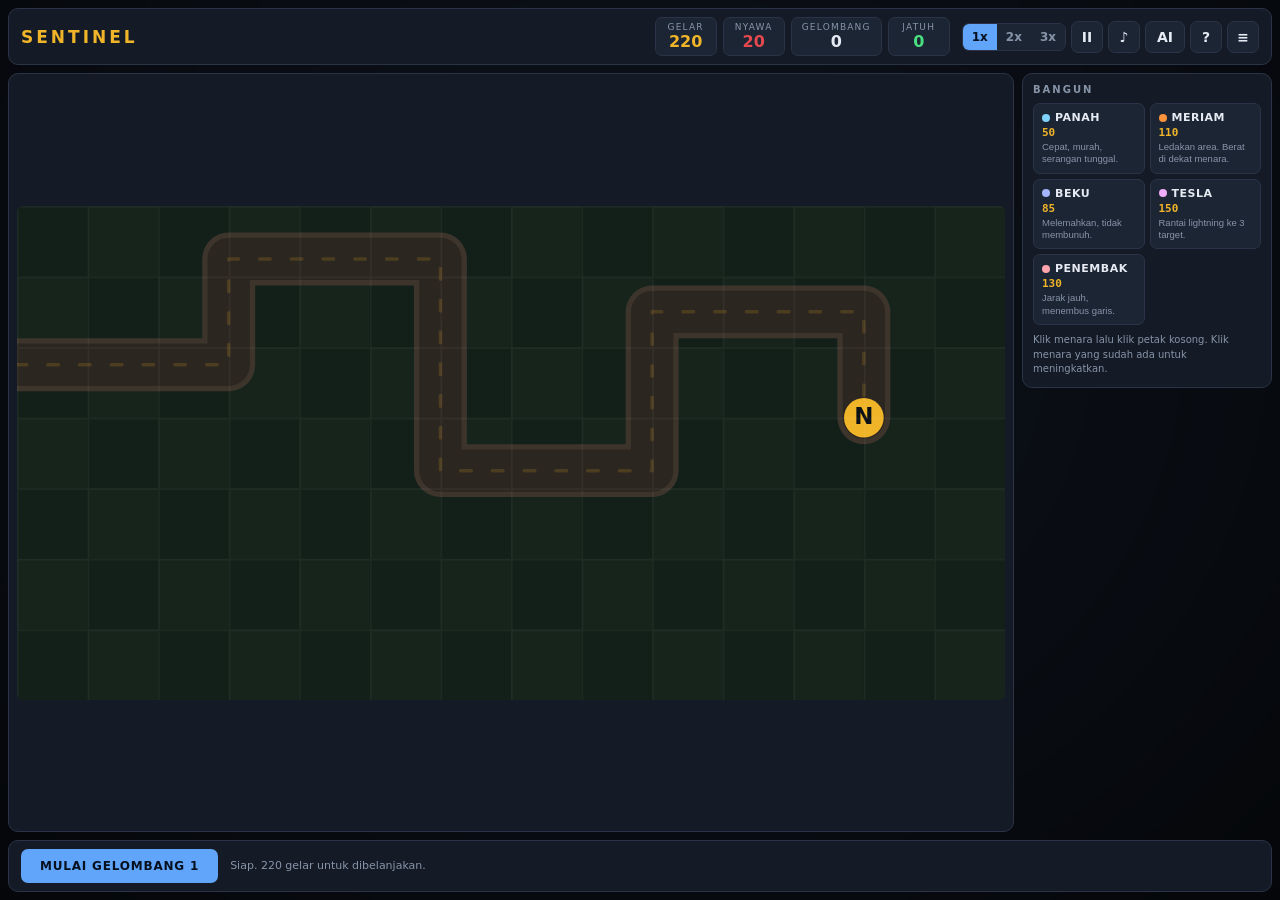
==== games/sentinel/index.html @ 702782ae "sentinel: 2D tower defence with optional Jev/OpenAI wave advisor + character scanner tool" ====
<!DOCTYPE html>
<html lang="id">
<head>
<meta charset="utf-8">
<meta name="viewport" content="width=device-width, initial-scale=1, viewport-fit=cover">
<title>Sentinel — Tower Defence</title>
<meta name="description" content="Game tower defence 2D. Susun pertahanan, tambahauen gelombang, dan pakai model keputusan untuk mengatur kesulitan.">
<link rel="stylesheet" href="style.css">
</head>
<body>
<div id="app">

  <!-- ── top bar ─────────────────────────────────────────────────────── -->
  <header id="bar">
    <h1 class="logo">SENTINEL</h1>

    <div class="stats">
      <div class="stat"><span class="lbl">GELAR</span><b id="gold">0</b></div>
      <div class="stat"><span class="lbl">NYAWA</span><b id="lives">0</b></div>
      <div class="stat"><span class="lbl">GELOMBANG</span><b id="wave">0</b></div>
      <div class="stat"><span class="lbl">JATUH</span><b id="kills">0</b></div>
    </div>

    <div class="tools">
      <div class="speeds" role="group" aria-label="Kecepatan">
        <button data-speed="1" class="on" title="Kecepatan 1x">1x</button>
        <button data-speed="2" title="Kecepatan 2x">2x</button>
        <button data-speed="3" title="Kecepatan 3x">3x</button>
      </div>
      <button id="btnPause" class="icon" title="Jeda (Spasi)">II</button>
      <button id="btnSound" class="icon" title="Suara">♪</button>
      <button id="btnAi" class="icon wide" title="Pengaturan model AI">AI</button>
      <button id="btnHelp" class="icon" title="Bantuan">?</button>
      <button id="btnMenu" class="icon" title="Menu">≡</button>
    </div>
  </header>

  <!-- ── main ────────────────────────────────────────────────────────── -->
  <main id="main">
    <section id="boardWrap">
      <canvas id="board" width="560" height="280" aria-label="Papan pertahanan"></canvas>
      <div id="waveBanner" hidden></div>
      <div id="advisorNote" hidden></div>
    </section>

    <aside id="side">
      <!-- build palette -->
      <div class="panel">
        <h2>BANGUN</h2>
        <div id="palette" class="palette"></div>
        <p class="hint">Klik menara lalu klik petak kosong. Klik menara yang sudah ada untuk meningkatkan.</p>
      </div>

      <!-- tower inspector -->
      <div class="panel" id="inspector" hidden>
        <h2>TINGKATKAN</h2>
        <div id="inspectBody"></div>
      </div>
    </aside>
  </main>

  <!-- ── bottom bar ──────────────────────────────────────────────────── -->
  <footer id="foot">
    <button id="btnNext" class="primary">GELOMBANG BERIKUTNYA</button>
    <div id="status" class="status">Siap. Susun pertahanan lalu mulai gelombang.</div>
  </footer>
</div>

<!-- ── AI / model settings modal ─────────────────────────────────────── -->
<div id="aiModal" class="modal" hidden>
  <div class="modal-card" role="dialog" aria-modal="true" aria-labelledby="aiTitle">
    <header class="modal-head">
      <h2 id="aiTitle">PENGATURAN MODEL</h2>
      <button id="aiClose" class="icon" aria-label="Tutup">×</button>
    </header>

    <div class="modal-body">
      <p class="lede">
        Sentinel bisa memakai model keputusan untuk menyusun gelombang.
        Semua isian disimpan lokal di peramban ini dan hanya dikirim ke URL yang
        kamu ketik. Game tanpa model tetap bisa dimainkan penuh.
      </p>

      <div class="row">
        <label for="aiDialect">Tipe API</label>
        <select id="aiDialect">
          <option value="systemone">System One (Jev / TypeSafe)</option>
          <option value="openai">OpenAI-compatible /chat/completions</option>
        </select>
      </div>
      <p class="note" id="dialectNote"></p>

      <div class="row">
        <label for="aiEnabled">Gunakan model</label>
        <input type="checkbox" id="aiEnabled">
      </div>

      <div class="row">
        <label for="aiBase">API URL</label>
        <input type="text" id="aiBase" placeholder="https://api.typesafe.ai" autocomplete="off" spellcheck="false">
      </div>
      <p class="note">Akhiri tanpa garis miring. Jalur <code>/v1</code> akan dibuang otomatis.</p>

      <div class="row">
        <label for="aiModel">Nama model</label>
        <input type="text" id="aiModel" placeholder="jev-latest" autocomplete="off" spellcheck="false">
      </div>

      <div class="row">
        <label for="aiKey">API key</label>
        <div class="keywrap">
          <input type="password" id="aiKey" placeholder="sk-..." autocomplete="off" spellcheck="false">
          <button id="aiReveal" class="mini" type="button">Lihat</button>
        </div>
      </div>
      <p class="note">Disimpan di localStorage peramban ini. Tidak pernah dicetak ke log atau dikirim ke alamat lain.</p>

      <div class="row" id="tempRow" hidden>
        <label for="aiTemp">Temperature</label>
        <input type="number" id="aiTemp" min="0" max="2" step="0.1" value="0.7">
      </div>

      <div class="row">
        <label for="aiTimeout">Batas waktu (ms)</label>
        <input type="number" id="aiTimeout" min="2000" max="120000" step="500" value="15000">
      </div>

      <div class="testrow">
        <button id="aiTest" class="ghost">Uji koneksi</button>
        <span id="aiTestOut" class="testout"></span>
      </div>
    </div>

    <footer class="modal-foot">
      <button id="aiClear" class="danger">Hapus tersimpan</button>
      <span class="spacer"></span>
      <button id="aiCancel" class="ghost">Batal</button>
      <button id="aiSave" class="primary">Simpan</button>
    </footer>
  </div>
</div>

<!-- ── help modal ───────────────────────────────────────────────────── -->
<div id="helpModal" class="modal" hidden>
  <div class="modal-card narrow" role="dialog" aria-modal="true" aria-labelledby="helpTitle">
    <header class="modal-head">
      <h2 id="helpTitle">CARA MAIN</h2>
      <button id="helpClose" class="icon" aria-label="Tutup">×</button>
    </header>
    <div class="modal-body prose">
      <h3>Tujuan</h3>
      <p>Musuh berjalan mengikuti jalan menuju inti. KamuunhaSAS placing menara untuk menghentikannya. Kalau 20 musuh lolos, permainan berakhir.</p>

      <h3>Menara</h3>
      <ul>
        <li><b>Panah</b> — murah dan cepat, satu target.</li>
        <li><b>Meriam</b> — ledakan area, berat di dekat menara.</li>
        <li><b>Beku</b> — memperlambat, jarang membunuh.</li>
        <li><b>Tesla</b> — rantai lightning ke beberapa target.</li>
        <li><b>Penembak</b> — jarak jauh, menembus garis.</li>
      </ul>

      <h3>Meningkatkan</h3>
      <p>Klik menara yang sudah ada untuk membuka panel peningkatan. Setiap menara punya jalur peningkatan sendiri, dan menjual menara mengembalikan 70% total biaya.</p>

      <h3>Model AI</h3>
      <p>Kalau model aktif, dia menyusun gelombang berikutnya: seberapa sulit dan tipe musuh apa yang domina. Kalau model gagal, mati, atau tidak dikonfigurasi, permainan memakai rencana lokal dan tetap berjalan.</p>

      <h3>Keyboard</h3>
      <ul>
        <li><kbd>Spasi</kbd> — jeda / lanjut</li>
        <li><kbd>1</kbd>–<kbd>5</kbd> — pilih menara</li>
        <li><kbd>Esc</kbd> — batal / tutup</li>
        <li><kbd>N</kbd> — gelombang berikutnya</li>
      </ul>
    </div>
    <footer class="modal-foot">
      <span class="spacer"></span>
      <button id="helpOk" class="primary">Mengerti</button>
    </footer>
  </div>
</div>

<!-- ── menu modal ───────────────────────────────────────────────────── -->
<div id="menuModal" class="modal" hidden>
  <div class="modal-card narrow" role="dialog" aria-modal="true" aria-labelledby="menuTitle">
    <header class="modal-head">
      <h2 id="menuTitle">MENU</h2>
      <button id="menuClose" class="icon" aria-label="Tutup">×</button>
    </header>
    <div class="modal-body">
      <label class="rowblock">
        <span>Peta</span>
        <select id="mapPick"></select>
      </label>
      <div id="menuStats" class="menustats"></div>
    </div>
    <footer class="modal-foot">
      <button id="btnRestart" class="danger">Mulai ulang</button>
      <span class="spacer"></span>
      <button id="menuOk" class="primary">Lanjut</button>
    </footer>
  </div>
</div>

<!-- ── end-of-run modal ─────────────────────────────────────────────── -->
<div id="overModal" class="modal" hidden>
  <div class="modal-card narrow" role="dialog" aria-modal="true" aria-labelledby="overTitle">
    <header class="modal-head">
      <h2 id="overTitle">PERMAINAN SELESAI</h2>
    </header>
    <div class="modal-body">
      <div id="overStats" class="overstats"></div>
    </div>
    <footer class="modal-foot">
      <span class="spacer"></span>
      <button id="overAgain" class="primary">Main lagi</button>
    </footer>
  </div>
</div>

<script type="module" src="src/main.js"></script>
</body>
</html>
---- games/sentinel/style.css ----
/* Sentinel — dark command-console chrome so the field reads as the light source. */

:root {
  --bg: #0b0f16;
  --panel: #141b26;
  --panel2: #1c2534;
  --edge: #2a3446;
  --text: #e6eaf2;
  --dim: #8794a8;
  --gold: #f0b429;
  --hp: #e5484d;
  --good: #4ade80;
  --accent: #60a5fa;
  --radius: 10px;
  --font: ui-sans-serif, system-ui, -apple-system, "Segoe UI", Roboto, sans-serif;
  --mono: ui-monospace, "SF Mono", "Cascadia Mono", Menlo, monospace;
}

* { box-sizing: border-box; }

html, body {
  margin: 0;
  height: 100%;
  background: var(--bg);
  color: var(--text);
  font-family: var(--font);
  overflow: hidden;
  -webkit-font-smoothing: antialiased;
}

body::before {
  /* A faint vignette so the play field is the brightest thing on screen. */
  content: "";
  position: fixed;
  inset: 0;
  pointer-events: none;
  background: radial-gradient(ellipse at 50% 38%, transparent 40%, rgba(0,0,0,0.55) 100%);
  z-index: 0;
}

#app {
  position: relative;
  z-index: 1;
  display: grid;
  grid-template-rows: auto minmax(0, 1fr) auto;
  height: 100%;
  gap: 8px;
  padding: 8px;
}

/* ── top bar ─────────────────────────────────────────────────────────── */

#bar {
  display: flex;
  align-items: center;
  gap: 12px;
  flex-wrap: wrap;
  padding: 8px 12px;
  background: var(--panel);
  border: 1px solid var(--edge);
  border-radius: var(--radius);
}

.logo {
  margin: 0;
  font-size: 17px;
  font-weight: 800;
  letter-spacing: 3px;
  color: var(--gold);
}

.stats {
  display: flex;
  gap: 6px;
  margin-left: auto;
}

.stat {
  display: flex;
  flex-direction: column;
  align-items: center;
  min-width: 62px;
  padding: 4px 10px;
  background: var(--panel2);
  border: 1px solid var(--edge);
  border-radius: 7px;
}

.stat .lbl {
  font-size: 9px;
  letter-spacing: 1.2px;
  color: var(--dim);
}

.stat b {
  font-size: 16px;
  font-variant-numeric: tabular-nums;
}

#gold { color: var(--gold); }
#lives { color: var(--hp); }
#kills { color: var(--good); }

.tools {
  display: flex;
  align-items: center;
  gap: 5px;
}

.speeds {
  display: flex;
  border: 1px solid var(--edge);
  border-radius: 7px;
  overflow: hidden;
}

.speeds button {
  padding: 6px 9px;
  border: 0;
  background: var(--panel2);
  color: var(--dim);
  font: 600 12px var(--font);
  cursor: pointer;
}

.speeds button.on { background: var(--accent); color: #06101f; }

button.icon {
  width: 32px;
  height: 32px;
  display: grid;
  place-items: center;
  border: 1px solid var(--edge);
  border-radius: 7px;
  background: var(--panel2);
  color: var(--text);
  font: 600 14px var(--font);
  cursor: pointer;
  transition: background 0.12s, border-color 0.12s;
}

button.icon.wide { width: 40px; }
button.icon:hover { background: #263247; border-color: #3a4860; }
button.icon.live { border-color: var(--good); color: var(--good); }

/* ── main ────────────────────────────────────────────────────────────── */

#main {
  display: grid;
  grid-template-columns: minmax(0, 1fr) 250px;
  gap: 8px;
  min-height: 0;
}

#boardWrap {
  position: relative;
  display: grid;
  place-items: center;
  min-height: 0;
  background: var(--panel);
  border: 1px solid var(--edge);
  border-radius: var(--radius);
  padding: 8px;
  overflow: hidden;
}

#board {
  /* The renderer measures this box and draws at device resolution. Sizing is
     set in JS so the field always fits the shorter axis; these are only the
     pre-JS defaults. */
  width: 100%;
  height: auto;
  max-height: 100%;
  aspect-ratio: 2 / 1;
  display: block;
  border-radius: 6px;
  cursor: crosshair;
  touch-action: manipulation;
}

#waveBanner,
#advisorNote {
  position: absolute;
  left: 50%;
  transform: translateX(-50%);
  padding: 6px 16px;
  border-radius: 999px;
  font: 600 12px var(--font);
  letter-spacing: 0.6px;
  pointer-events: none;
  white-space: nowrap;
}

#waveBanner {
  top: 14px;
  background: rgba(240, 180, 41, 0.14);
  border: 1px solid rgba(240, 180, 41, 0.45);
  color: var(--gold);
  animation: pop 0.28s ease-out;
}

#advisorNote {
  bottom: 12px;
  background: rgba(96, 165, 250, 0.12);
  border: 1px solid rgba(96, 165, 250, 0.4);
  color: var(--accent);
  font-size: 11px;
}

#advisorNote.local { border-color: rgba(135, 148, 168, 0.4); color: var(--dim); }

@keyframes pop {
  from { opacity: 0; transform: translateX(-50%) translateY(-8px); }
  to { opacity: 1; transform: translateX(-50%) translateY(0); }
}

/* ── side panel ──────────────────────────────────────────────────────── */

#side {
  display: flex;
  flex-direction: column;
  gap: 8px;
  min-height: 0;
  overflow-y: auto;
}

.panel {
  background: var(--panel);
  border: 1px solid var(--edge);
  border-radius: var(--radius);
  padding: 10px;
}

.panel h2 {
  margin: 0 0 8px;
  font-size: 10px;
  letter-spacing: 2px;
  color: var(--dim);
}

.palette {
  display: grid;
  grid-template-columns: 1fr 1fr;
  gap: 5px;
}

.card {
  display: flex;
  flex-direction: column;
  gap: 2px;
  padding: 7px 8px;
  border: 1px solid var(--edge);
  border-radius: 7px;
  background: var(--panel2);
  color: var(--text);
  text-align: left;
  cursor: pointer;
  transition: border-color 0.12s, background 0.12s;
}

.card:hover:not(:disabled) { background: #263247; }
.card.on { border-color: var(--accent); background: rgba(96, 165, 250, 0.14); }
.card:disabled { opacity: 0.42; cursor: not-allowed; }

.card .nm {
  display: flex;
  align-items: center;
  gap: 5px;
  font: 700 11px var(--font);
  letter-spacing: 0.5px;
}

.card .dot {
  width: 8px;
  height: 8px;
  border-radius: 50%;
  flex: 0 0 auto;
}

.card .cost {
  font: 600 11px var(--mono);
  color: var(--gold);
}

.card .ds {
  font-size: 9.5px;
  color: var(--dim);
  line-height: 1.3;
}

.hint {
  margin: 8px 0 0;
  font-size: 10px;
  line-height: 1.45;
  color: var(--dim);
}

.uprow {
  display: grid;
  grid-template-columns: 1fr auto;
  gap: 8px;
  align-items: center;
  padding: 6px 0;
  border-top: 1px solid var(--edge);
}

.uprow:first-child { border-top: 0; }

.uprow .nm {
  font: 700 11px var(--font);
  display: flex;
  align-items: center;
  gap: 6px;
}

.uprow .ds { font-size: 9.5px; color: var(--dim); }

.pips { display: inline-flex; gap: 2px; }
.pips i {
  width: 5px; height: 5px;
  border-radius: 50%;
  background: var(--edge);
}
.pips i.on { background: var(--gold); }

.uprow button {
  min-width: 46px;
  padding: 5px 8px;
  border: 1px solid var(--edge);
  border-radius: 6px;
  background: var(--panel2);
  color: var(--gold);
  font: 600 11px var(--mono);
  cursor: pointer;
}

.uprow button:disabled { opacity: 0.4; cursor: not-allowed; }
.uprow button:hover:not(:disabled) { background: #263247; }

.sellrow {
  margin-top: 8px;
  padding-top: 8px;
  border-top: 1px solid var(--edge);
  display: flex;
  align-items: center;
  gap: 8px;
}

.sellrow .info { flex: 1; font-size: 10px; color: var(--dim); line-height: 1.35; }

.sellrow button {
  padding: 5px 10px;
  border: 1px solid var(--edge);
  border-radius: 6px;
  background: var(--panel2);
  color: var(--hp);
  font: 600 11px var(--font);
  cursor: pointer;
}

.sellrow button:hover { background: #263247; }

/* ── bottom bar ──────────────────────────────────────────────────────── */

#foot {
  display: flex;
  align-items: center;
  gap: 12px;
  padding: 8px 12px;
  background: var(--panel);
  border: 1px solid var(--edge);
  border-radius: var(--radius);
}

button.primary {
  padding: 9px 18px;
  border: 1px solid transparent;
  border-radius: 7px;
  background: var(--accent);
  color: #06101f;
  font: 700 12px var(--font);
  letter-spacing: 0.8px;
  cursor: pointer;
  transition: filter 0.12s;
}

button.primary:hover:not(:disabled) { filter: brightness(1.12); }
button.primary:disabled { opacity: 0.45; cursor: not-allowed; }

.status {
  font-size: 11px;
  color: var(--dim);
  line-height: 1.4;
}

/* ── modals ──────────────────────────────────────────────────────────── */

.modal {
  position: fixed;
  inset: 0;
  z-index: 50;
  display: grid;
  place-items: center;
  padding: 16px;
  background: rgba(4, 7, 12, 0.72);
  backdrop-filter: blur(3px);
}

.modal[hidden] { display: none; }

.modal-card {
  width: min(560px, 100%);
  max-height: min(86vh, 720px);
  display: grid;
  grid-template-rows: auto minmax(0, 1fr) auto;
  background: var(--panel);
  border: 1px solid var(--edge);
  border-radius: 14px;
  box-shadow: 0 24px 60px rgba(0, 0, 0, 0.6);
  overflow: hidden;
}

.modal-card.narrow { width: min(420px, 100%); }

.modal-head {
  display: flex;
  align-items: center;
  gap: 10px;
  padding: 12px 14px;
  border-bottom: 1px solid var(--edge);
  background: var(--panel2);
}

.modal-head h2 {
  margin: 0;
  font-size: 12px;
  letter-spacing: 2px;
  color: var(--gold);
}

.modal-head .icon { margin-left: auto; }

.modal-body {
  padding: 14px;
  overflow-y: auto;
  display: flex;
  flex-direction: column;
  gap: 10px;
}

.modal-foot {
  display: flex;
  align-items: center;
  gap: 8px;
  padding: 12px 14px;
  border-top: 1px solid var(--edge);
  background: var(--panel2);
}

.spacer { flex: 1; }

.lede {
  margin: 0;
  font-size: 11.5px;
  line-height: 1.55;
  color: var(--dim);
}

.row {
  display: grid;
  grid-template-columns: 130px minmax(0, 1fr);
  align-items: center;
  gap: 10px;
}

.rowblock {
  display: flex;
  align-items: center;
  gap: 10px;
  font-size: 12px;
}

.rowblock span { width: 60px; color: var(--dim); }
.rowblock select { flex: 1; }

.row label {
  font-size: 11px;
  letter-spacing: 0.4px;
  color: var(--dim);
}

.row input[type="text"],
.row input[type="password"],
.row input[type="number"],
.row select {
  width: 100%;
  padding: 8px 10px;
  border: 1px solid var(--edge);
  border-radius: 7px;
  background: #0e141d;
  color: var(--text);
  font: 400 12px var(--mono);
}

.row input[type="checkbox"] {
  width: 18px;
  height: 18px;
  accent-color: var(--accent);
  justify-self: start;
}

.row input:focus,
.row select:focus {
  outline: 2px solid var(--accent);
  outline-offset: -1px;
}

.keywrap {
  display: flex;
  gap: 5px;
}

.keywrap input { flex: 1; }

button.mini {
  padding: 6px 10px;
  border: 1px solid var(--edge);
  border-radius: 7px;
  background: var(--panel2);
  color: var(--dim);
  font: 600 10px var(--font);
  cursor: pointer;
}

button.mini:hover { background: #263247; }

.note {
  margin: -4px 0 0 140px;
  font-size: 10px;
  line-height: 1.45;
  color: #6b7688;
}

code {
  padding: 1px 4px;
  border-radius: 4px;
  background: #0e141d;
  font-family: var(--mono);
  font-size: 10px;
}

.testrow {
  display: flex;
  align-items: center;
  gap: 10px;
  margin-top: 2px;
}

button.ghost {
  padding: 8px 14px;
  border: 1px solid var(--edge);
  border-radius: 7px;
  background: var(--panel2);
  color: var(--text);
  font: 600 11px var(--font);
  cursor: pointer;
}

button.ghost:hover:not(:disabled) { background: #263247; }
button.ghost:disabled { opacity: 0.5; cursor: progress; }

button.danger {
  padding: 8px 14px;
  border: 1px solid rgba(229, 72, 77, 0.4);
  border-radius: 7px;
  background: rgba(229, 72, 77, 0.12);
  color: var(--hp);
  font: 600 11px var(--font);
  cursor: pointer;
}

button.danger:hover { background: rgba(229, 72, 77, 0.22); }

.testout {
  font: 500 10.5px var(--mono);
  color: var(--dim);
  line-height: 1.4;
}

.testout.ok { color: var(--good); }
.testout.err { color: var(--hp); }

.prose h3 {
  margin: 6px 0 2px;
  font-size: 11px;
  letter-spacing: 1.4px;
  color: var(--gold);
}

.prose p, .prose li {
  margin: 0 0 4px;
  font-size: 11.5px;
  line-height: 1.55;
  color: #c3ccdb;
}

.prose ul { margin: 0 0 6px; padding-left: 18px; }

kbd {
  padding: 1px 5px;
  border: 1px solid var(--edge);
  border-bottom-width: 2px;
  border-radius: 4px;
  background: #0e141d;
  font: 600 10px var(--mono);
}

.menustats, .overstats {
  display: grid;
  grid-template-columns: 1fr 1fr;
  gap: 6px;
}

.menustats div, .overstats div {
  padding: 8px 10px;
  background: var(--panel2);
  border: 1px solid var(--edge);
  border-radius: 7px;
}

.menustats span, .overstats span {
  display: block;
  font-size: 9px;
  letter-spacing: 1px;
  color: var(--dim);
}

.menustats b, .overstats b {
  font-size: 15px;
  font-variant-numeric: tabular-nums;
}

.overstats .full { grid-column: 1 / -1; }
.overstats .full b { color: var(--gold); font-size: 13px; }

/* ── narrow screens ──────────────────────────────────────────────────── */

@media (max-width: 860px) {
  #main { grid-template-columns: 1fr; grid-template-rows: minmax(0, 1fr) auto; }
  #side { flex-direction: row; overflow-x: auto; }
  #side .panel { min-width: 230px; }
  .stats { order: 3; width: 100%; margin-left: 0; }
  .stat { flex: 1; }
}
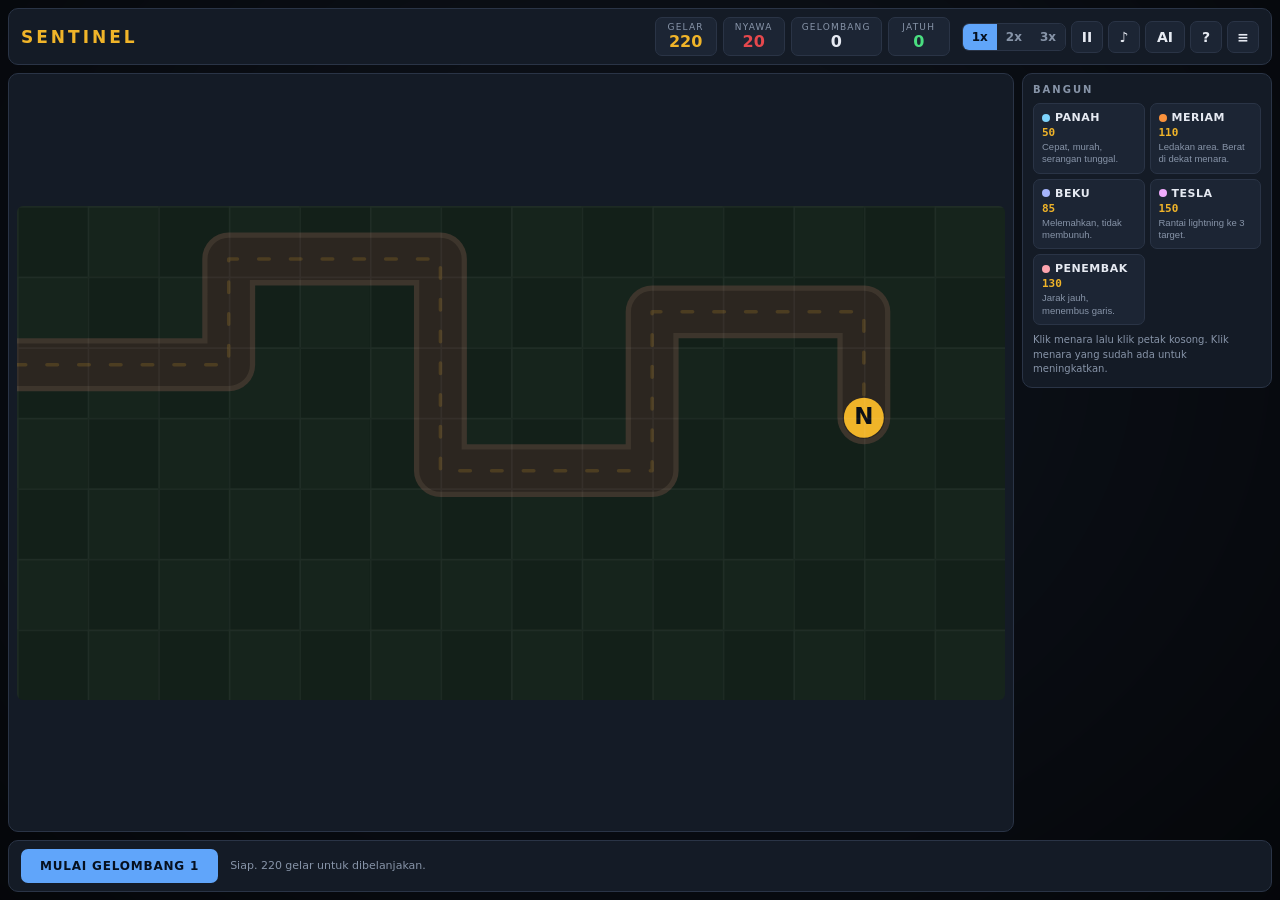
==== commit fe63c98d: "serve: relay /api/proxy for APIs whose CORS preflight requires auth; llm: auto direct-then-relay tra" ====
--- a/games/sentinel/index.html
+++ b/games/sentinel/index.html
@@ -121,6 +121,16 @@
       </div>
 
       <div class="row">
+        <label for="aiTransport">Cara koneksi</label>
+        <select id="aiTransport">
+          <option value="auto">Otomatis (disarankan)</option>
+          <option value="direct">Langsung ke API</option>
+          <option value="proxy">Lewat relay server</option>
+        </select>
+      </div>
+      <p class="note">Otomatis mencoba langsung, lalu memakai relay dev server kalau peramban menolak koneksi. Relay dibutuhkan untuk API yang memakai CORS, karena peramban mengirim pemeriksaan awal tanpa header otorisasi sehingga server membalas 401 tanpa header CORS.</p>
+
+      <div class="row">
         <label for="aiTimeout">Batas waktu (ms)</label>
         <input type="number" id="aiTimeout" min="2000" max="120000" step="500" value="15000">
       </div>
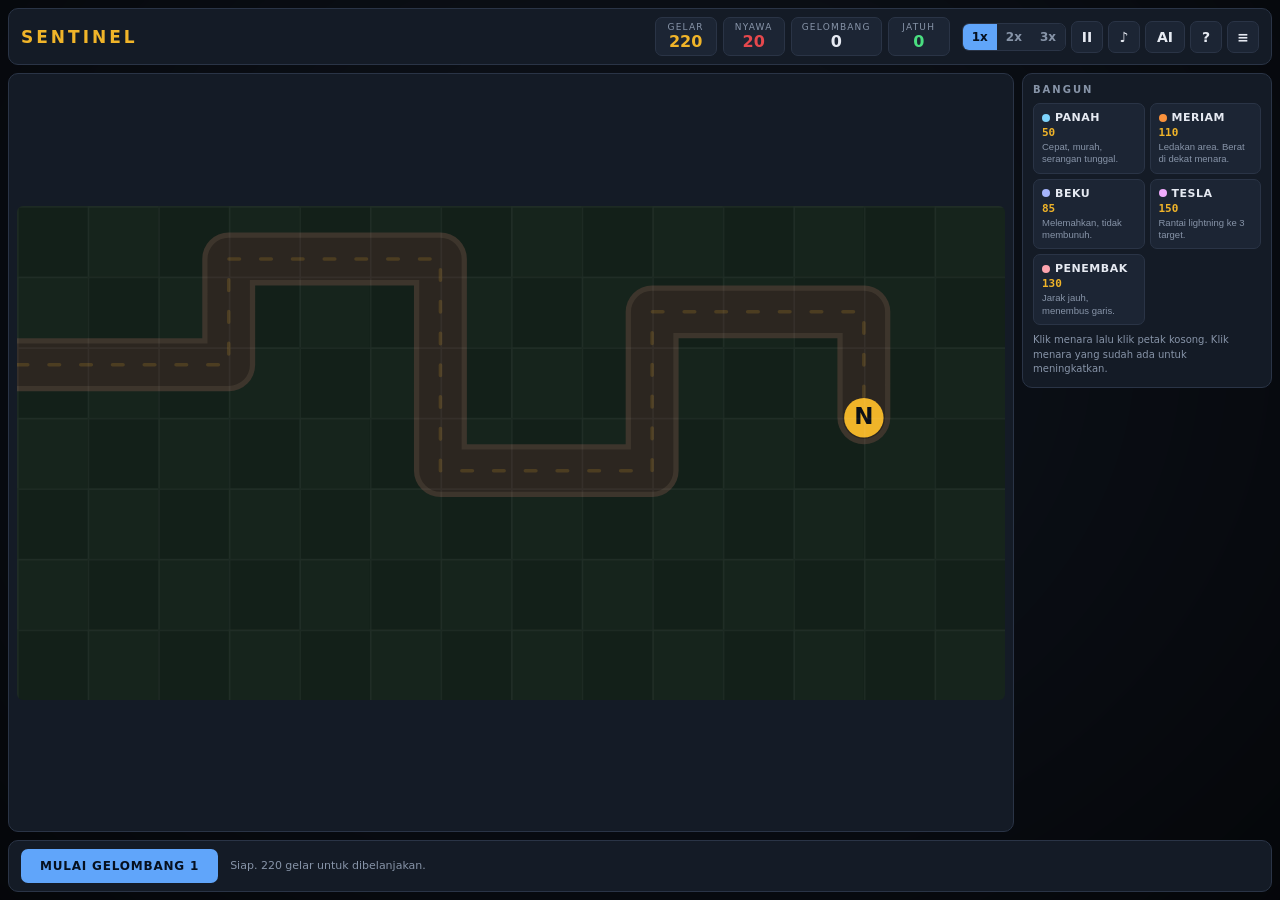
==== commit 86e725ea: "sentinel: richer advisor state, use confidence and margin as a trust signal, question the board can " ====
--- a/games/sentinel/index.html
+++ b/games/sentinel/index.html
@@ -41,6 +41,7 @@
       <canvas id="board" width="560" height="280" aria-label="Papan pertahanan"></canvas>
       <div id="waveBanner" hidden></div>
       <div id="advisorNote" hidden></div>
+      <div id="advisorAdvice" hidden></div>
     </section>
 
     <aside id="side">
--- a/games/sentinel/style.css
+++ b/games/sentinel/style.css
@@ -209,6 +209,32 @@
 
 #advisorNote.local { border-color: rgba(135, 148, 168, 0.4); color: var(--dim); }
 
+/* The build advice is longer than the other overlays and has to be read, not
+   glimpsed, so it wraps and pins to the bottom-left instead of centring. */
+#advisorAdvice {
+  position: absolute;
+  left: 10px;
+  bottom: 10px;
+  max-width: min(360px, calc(100% - 20px));
+  padding: 7px 12px;
+  border-radius: 8px;
+  background: rgba(15, 23, 36, 0.9);
+  border: 1px solid rgba(240, 180, 41, 0.45);
+  color: var(--gold);
+  font: 500 11px/1.5 var(--font);
+  pointer-events: none;
+  white-space: normal;
+}
+
+@media (prefers-reduced-motion: no-preference) {
+  #advisorAdvice { animation: adviceIn 0.3s ease-out; }
+}
+
+@keyframes adviceIn {
+  from { opacity: 0; transform: translateY(6px); }
+  to { opacity: 1; transform: translateY(0); }
+}
+
 @keyframes pop {
   from { opacity: 0; transform: translateX(-50%) translateY(-8px); }
   to { opacity: 1; transform: translateX(-50%) translateY(0); }
